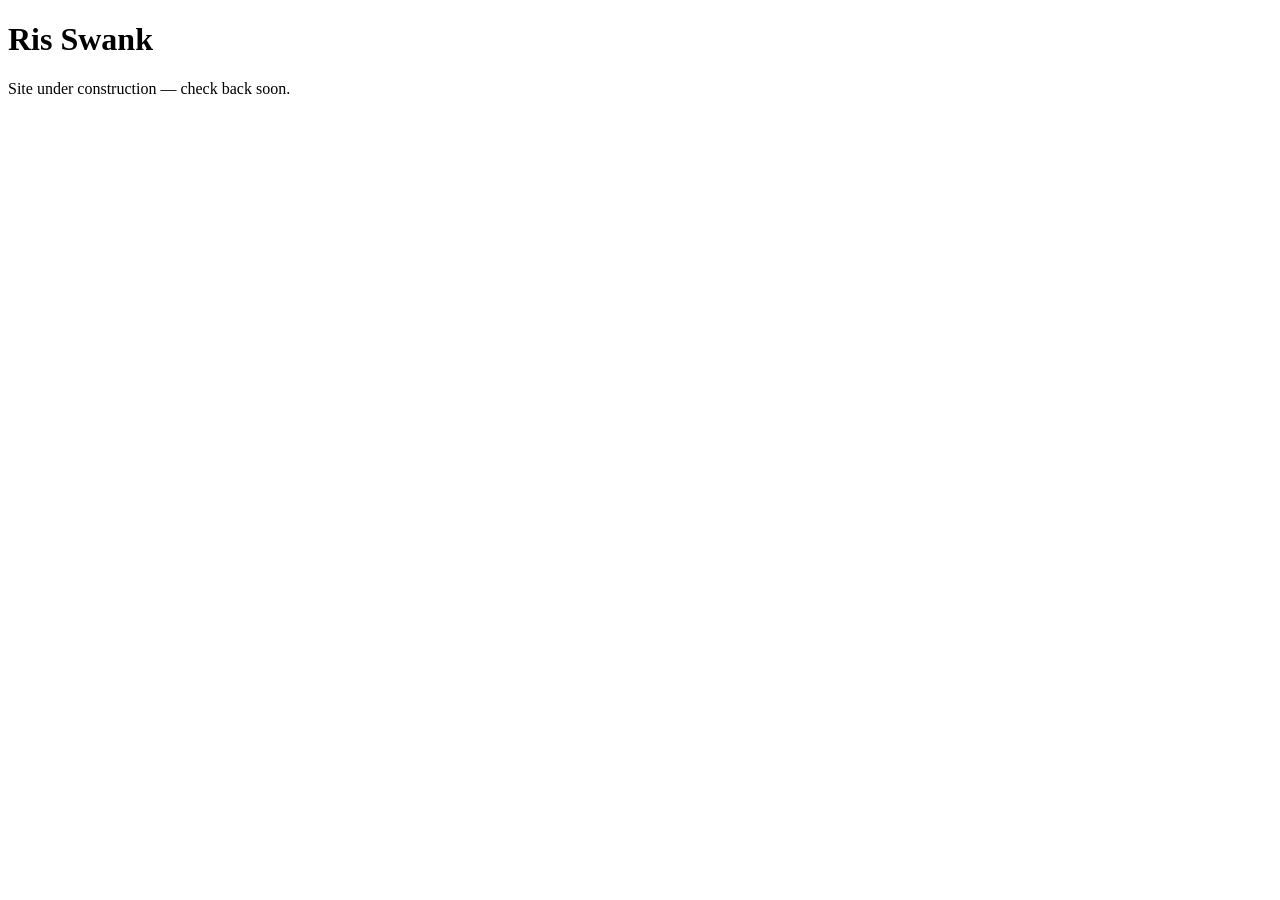
==== index.html @ 5b931264 "Add initial HTML structure for Ris Swank site" ====
<!DOCTYPE html>
<html lang="en">
<head>
<meta charset="UTF-8">
<meta name="viewport" content="width=device-width, initial-scale=1.0">
<title>Ris Swank</title>
</head>
<body>
  <h1>Ris Swank</h1>
  <p>Site under construction — check back soon.</p>
</body>
</html>
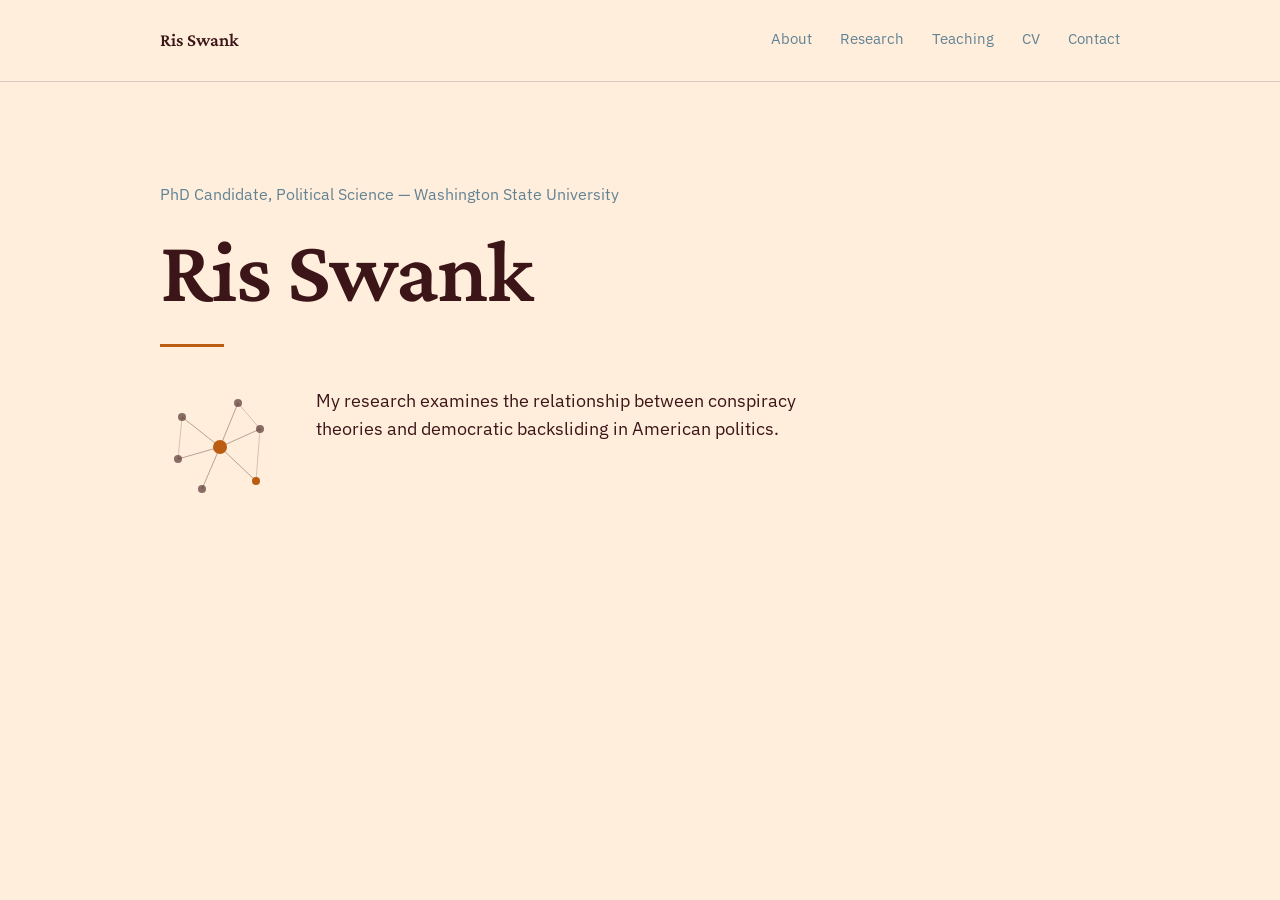
==== commit 334a5bac: "All website files except teaching" ====
--- a/index.html
+++ b/index.html
@@ -3,10 +3,58 @@
 <head>
 <meta charset="UTF-8">
 <meta name="viewport" content="width=device-width, initial-scale=1.0">
-<title>Ris Swank</title>
+<title>Ris Swank — Political Science, Washington State University</title>
+<link rel="preconnect" href="https://fonts.googleapis.com">
+<link rel="preconnect" href="https://fonts.gstatic.com" crossorigin>
+<link href="https://fonts.googleapis.com/css2?family=Crimson+Pro:wght@600&family=IBM+Plex+Sans:wght@400;500;600&display=swap" rel="stylesheet">
+<link rel="stylesheet" href="styles.css">
 </head>
 <body>
-  <h1>Ris Swank</h1>
-  <p>Site under construction — check back soon.</p>
+
+<header>
+  <div class="header-inner">
+    <div class="wordmark">Ris Swank</div>
+    <nav>
+      <a href="about.html">About</a>
+      <a href="research.html">Research</a>
+      <a href="teaching.html">Teaching</a>
+      <a href="cv.html">CV</a>
+      <a href="contact.html">Contact</a>
+    </nav>
+  </div>
+</header>
+
+<section class="hero">
+  <div class="wrap">
+    <p class="kicker">PhD Candidate, Political Science — Washington State University</p>
+    <h1 class="hero-name">Ris Swank</h1>
+    <hr class="hero-rule">
+
+    <div class="hero-summary">
+      <svg class="hero-graphic" width="120" height="120" viewBox="0 0 120 120" xmlns="http://www.w3.org/2000/svg" role="img" aria-label="Abstract diagram of connected nodes, representing how narratives spread through networks">
+        <line x1="60" y1="60" x2="22" y2="30" stroke="#3C1518" stroke-width="1" opacity="0.35"></line>
+        <line x1="60" y1="60" x2="18" y2="72" stroke="#3C1518" stroke-width="1" opacity="0.35"></line>
+        <line x1="60" y1="60" x2="42" y2="102" stroke="#3C1518" stroke-width="1" opacity="0.35"></line>
+        <line x1="60" y1="60" x2="96" y2="94" stroke="#3C1518" stroke-width="1" opacity="0.35"></line>
+        <line x1="60" y1="60" x2="100" y2="42" stroke="#3C1518" stroke-width="1" opacity="0.35"></line>
+        <line x1="60" y1="60" x2="78" y2="16" stroke="#3C1518" stroke-width="1" opacity="0.35"></line>
+        <line x1="22" y1="30" x2="18" y2="72" stroke="#3C1518" stroke-width="1" opacity="0.2"></line>
+        <line x1="96" y1="94" x2="100" y2="42" stroke="#3C1518" stroke-width="1" opacity="0.2"></line>
+        <line x1="78" y1="16" x2="100" y2="42" stroke="#3C1518" stroke-width="1" opacity="0.2"></line>
+
+        <circle cx="60" cy="60" r="7" fill="#BA5C12"></circle>
+        <circle cx="22" cy="30" r="4" fill="#3C1518" opacity="0.6"></circle>
+        <circle cx="18" cy="72" r="4" fill="#3C1518" opacity="0.6"></circle>
+        <circle cx="42" cy="102" r="4" fill="#3C1518" opacity="0.6"></circle>
+        <circle cx="96" cy="94" r="4" fill="#BA5C12"></circle>
+        <circle cx="100" cy="42" r="4" fill="#3C1518" opacity="0.6"></circle>
+        <circle cx="78" cy="16" r="4" fill="#3C1518" opacity="0.6"></circle>
+      </svg>
+
+      <p>My research examines the relationship between conspiracy theories and democratic backsliding in American politics.</p>
+    </div>
+  </div>
+</section>
+
 </body>
 </html>
--- a/styles.css
+++ b/styles.css
@@ -0,0 +1,237 @@
+:root{
+  --ink: #3C1518;
+  --paper: #ffeedb;
+
+  --accent: #BA5C12;
+  --secondary: #628395;
+  --line: rgba(162,126,142,0.35);
+
+  --font-serif: 'Crimson Pro', serif;
+  --font-sans: 'IBM Plex Sans', sans-serif;
+}
+
+*{ box-sizing: border-box; }
+body{
+  margin:0;
+  background: var(--paper);
+  color: var(--ink);
+  font-family: var(--font-sans);
+  line-height: 1.6;
+  -webkit-font-smoothing: antialiased;
+}
+a{ color: inherit; text-decoration: none; }
+::selection{ background: var(--accent); color: var(--paper); }
+
+.wrap{
+  max-width: 1040px;
+  margin: 0 auto;
+  padding: 0 40px;
+}
+
+/* ---------- HEADER ---------- */
+header{
+  border-bottom: 1px solid var(--line);
+}
+.header-inner{
+  display:flex;
+  align-items:center;
+  justify-content: space-between;
+  padding: 26px 40px;
+  max-width: 1040px;
+  margin: 0 auto;
+  gap: 24px;
+  flex-wrap: wrap;
+}
+.wordmark{
+  font-family: var(--font-serif);
+  font-weight: 600;
+  font-size: 1.15rem;
+}
+nav{
+  display:flex;
+  gap: 28px;
+  flex-wrap: wrap;
+  font-size: 0.92rem;
+}
+nav a{
+  color: var(--secondary);
+  transition: color .15s ease;
+  padding-bottom: 2px;
+  border-bottom: 1px solid transparent;
+}
+nav a:hover{
+  color: var(--ink);
+  border-color: var(--accent);
+}
+nav a.active{
+  color: var(--ink);
+  border-color: var(--accent);
+}
+
+/* ---------- HERO (landing page only) ---------- */
+.hero{
+  padding: 100px 0 96px;
+}
+.hero .kicker{
+  font-family: var(--font-sans);
+  font-size: 1rem;
+  color: var(--secondary);
+  margin: 0 0 18px;
+}
+h1.hero-name{
+  font-family: var(--font-serif);
+  font-weight: 600;
+  font-size: clamp(3.2rem, 8vw, 5.6rem);
+  line-height: 1;
+  margin: 0 0 28px;
+  letter-spacing: -0.01em;
+  color: var(--ink);
+}
+.hero-rule{
+  width: 64px;
+  height: 3px;
+  background: var(--accent);
+  border: none;
+  margin: 0 0 40px;
+}
+.hero-summary{
+  display: grid;
+  grid-template-columns: 120px 1fr;
+  gap: 36px;
+  align-items: start;
+  max-width: 640px;
+}
+.hero-graphic{
+  flex-shrink: 0;
+}
+.hero-summary p{
+  font-size: 1.1rem;
+  color: var(--ink);
+  margin: 0;
+}
+
+@media (max-width: 640px){
+  .header-inner{ padding: 20px 24px; }
+  .wrap{ padding: 0 24px; }
+  nav{ gap: 18px; font-size: 0.86rem; }
+  .hero{ padding: 64px 0 56px; }
+  .hero-summary{ grid-template-columns: 1fr; gap: 20px; }
+  .hero-graphic{ width: 88px; }
+}
+
+/* ---------- PAGE HEADING (subpages) ---------- */
+.page{
+  padding: 96px 0;
+}
+h2{
+  font-family: var(--font-serif);
+  font-weight: 600;
+  font-size: clamp(1.9rem, 3.4vw, 2.4rem);
+  margin: 0 0 40px;
+}
+
+@media (max-width: 640px){
+  .page{ padding: 64px 0; }
+}
+
+/* ---------- ABOUT ---------- */
+.about-body{
+  max-width: 640px;
+}
+.about-body p{
+  font-size: 1.05rem;
+  color: var(--ink);
+  margin: 0 0 22px;
+}
+.about-body p:last-child{ margin-bottom: 0; }
+.about-body em{ font-style: italic; }
+.about-closing{
+  color: var(--secondary) !important;
+}
+
+/* ---------- RESEARCH ---------- */
+.research-body{
+  max-width: 640px;
+}
+.research-body p{
+  font-size: 1.05rem;
+  color: var(--ink);
+  margin: 0 0 22px;
+}
+.research-body h3{
+  font-family: var(--font-serif);
+  font-weight: 600;
+  font-size: 1.35rem;
+  margin: 40px 0 16px;
+}
+.research-body h3:first-child{ margin-top: 0; }
+.research-body .meta-line{
+  margin-top: 40px;
+  padding-top: 24px;
+  border-top: 1px solid var(--line);
+}
+.research-body .meta-line:last-child{ margin-bottom: 0; }
+.research-body .meta-label{
+  color: var(--secondary);
+}
+
+/* ---------- PUBLICATIONS (nested at bottom of Research page) ---------- */
+.pub-body{
+  max-width: 640px;
+  margin-top: 56px;
+  padding-top: 48px;
+  border-top: 1px solid var(--line);
+}
+.pub-body h3{
+  font-family: var(--font-serif);
+  font-weight: 600;
+  font-size: 1.35rem;
+  margin: 48px 0 4px;
+}
+.pub-body h3:first-child{ margin-top: 0; }
+.pub-note{
+  color: var(--secondary);
+  font-size: 0.95rem;
+  margin: 0 0 20px;
+}
+.pub-entry{
+  padding: 20px 0;
+  border-top: 1px solid var(--line);
+}
+.pub-entry:first-of-type{
+  border-top: none;
+  padding-top: 0;
+}
+.pub-entry p{
+  margin: 0;
+  font-size: 1.05rem;
+  color: var(--ink);
+}
+.pub-entry em{ font-style: italic; }
+.pub-coauthors{
+  display: block;
+  color: var(--secondary);
+  font-size: 0.95rem;
+  margin-top: 6px;
+}
+
+/* ---------- PLACEHOLDER (pages not yet built) ---------- */
+.placeholder-note{
+  color: var(--secondary);
+  font-size: 1.05rem;
+  max-width: 640px;
+}
+.page a:not(.wordmark a){
+  color: var(--ink);
+  text-decoration: none;
+  border-bottom: 1px solid var(--accent);
+  transition: color .15s ease;
+}
+.page a:not(.wordmark a):hover{
+  color: var(--accent);
+}
+
+a:focus-visible{
+  outline: 2px solid var(--accent);
+  outline-offset: 3px;
+}
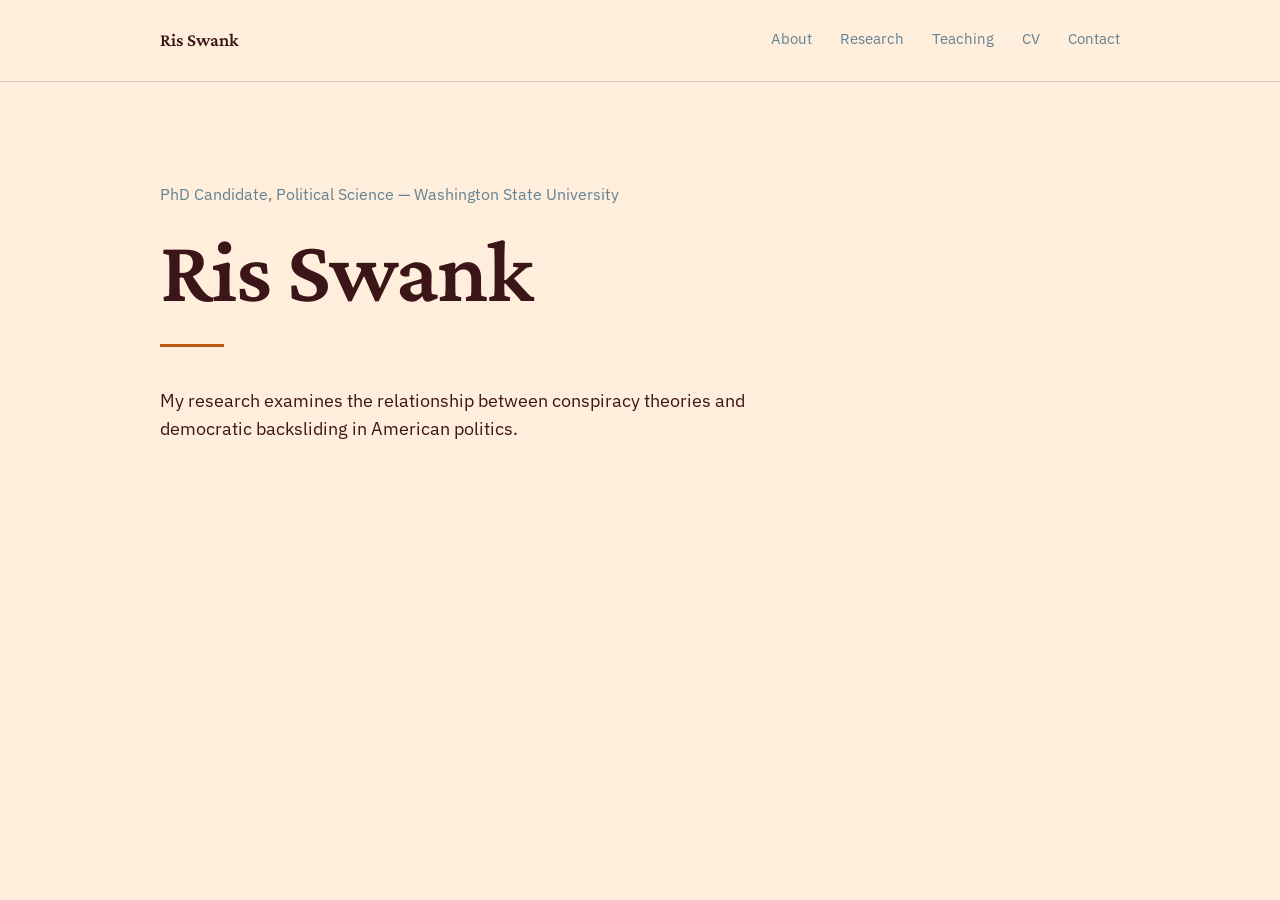
==== commit f33d33b0: "update" ====
--- a/index.html
+++ b/index.html
@@ -31,26 +31,6 @@
     <hr class="hero-rule">
 
     <div class="hero-summary">
-      <svg class="hero-graphic" width="120" height="120" viewBox="0 0 120 120" xmlns="http://www.w3.org/2000/svg" role="img" aria-label="Abstract diagram of connected nodes, representing how narratives spread through networks">
-        <line x1="60" y1="60" x2="22" y2="30" stroke="#3C1518" stroke-width="1" opacity="0.35"></line>
-        <line x1="60" y1="60" x2="18" y2="72" stroke="#3C1518" stroke-width="1" opacity="0.35"></line>
-        <line x1="60" y1="60" x2="42" y2="102" stroke="#3C1518" stroke-width="1" opacity="0.35"></line>
-        <line x1="60" y1="60" x2="96" y2="94" stroke="#3C1518" stroke-width="1" opacity="0.35"></line>
-        <line x1="60" y1="60" x2="100" y2="42" stroke="#3C1518" stroke-width="1" opacity="0.35"></line>
-        <line x1="60" y1="60" x2="78" y2="16" stroke="#3C1518" stroke-width="1" opacity="0.35"></line>
-        <line x1="22" y1="30" x2="18" y2="72" stroke="#3C1518" stroke-width="1" opacity="0.2"></line>
-        <line x1="96" y1="94" x2="100" y2="42" stroke="#3C1518" stroke-width="1" opacity="0.2"></line>
-        <line x1="78" y1="16" x2="100" y2="42" stroke="#3C1518" stroke-width="1" opacity="0.2"></line>
-
-        <circle cx="60" cy="60" r="7" fill="#BA5C12"></circle>
-        <circle cx="22" cy="30" r="4" fill="#3C1518" opacity="0.6"></circle>
-        <circle cx="18" cy="72" r="4" fill="#3C1518" opacity="0.6"></circle>
-        <circle cx="42" cy="102" r="4" fill="#3C1518" opacity="0.6"></circle>
-        <circle cx="96" cy="94" r="4" fill="#BA5C12"></circle>
-        <circle cx="100" cy="42" r="4" fill="#3C1518" opacity="0.6"></circle>
-        <circle cx="78" cy="16" r="4" fill="#3C1518" opacity="0.6"></circle>
-      </svg>
-
       <p>My research examines the relationship between conspiracy theories and democratic backsliding in American politics.</p>
     </div>
   </div>
--- a/styles.css
+++ b/styles.css
@@ -95,14 +95,7 @@
   margin: 0 0 40px;
 }
 .hero-summary{
-  display: grid;
-  grid-template-columns: 120px 1fr;
-  gap: 36px;
-  align-items: start;
-  max-width: 640px;
-}
-.hero-graphic{
-  flex-shrink: 0;
+  max-width: 640px;
 }
 .hero-summary p{
   font-size: 1.1rem;
@@ -115,8 +108,6 @@
   .wrap{ padding: 0 24px; }
   nav{ gap: 18px; font-size: 0.86rem; }
   .hero{ padding: 64px 0 56px; }
-  .hero-summary{ grid-template-columns: 1fr; gap: 20px; }
-  .hero-graphic{ width: 88px; }
 }
 
 /* ---------- PAGE HEADING (subpages) ---------- */
@@ -221,6 +212,13 @@
   font-size: 1.05rem;
   max-width: 640px;
 }
+.purgatory-gif{
+  display: block;
+  max-width: 360px;
+  width: 100%;
+  height: auto;
+  margin-top: 32px;
+}
 .page a:not(.wordmark a){
   color: var(--ink);
   text-decoration: none;
